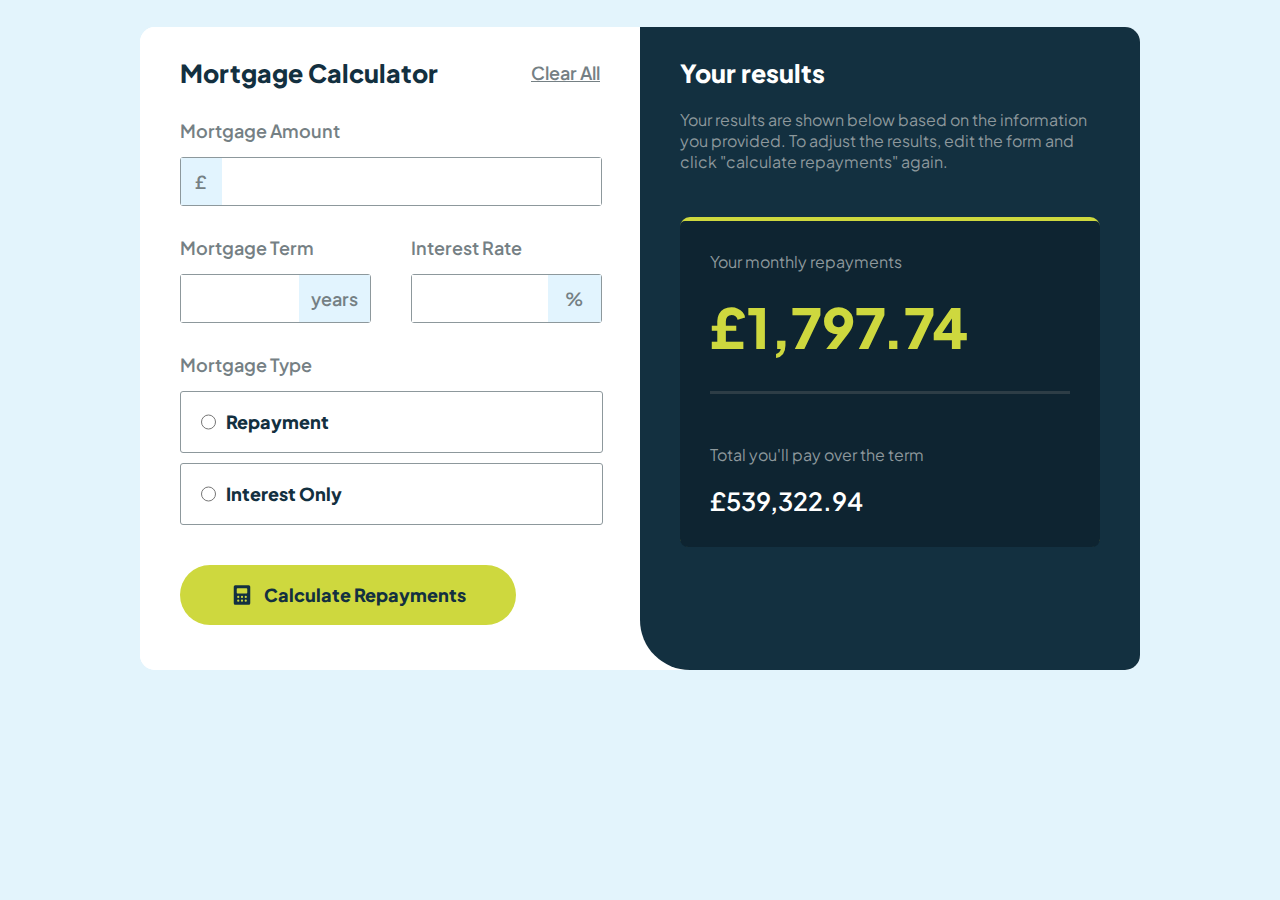
==== pc/pc.html @ 88e81775 "First Commit Test" ====
<!DOCTYPE html>
  <html lang="en"> 

    <head>
        <!--Meta-->
      <meta charset="utf-8">
      <meta name="viewport" content="width=640"/>


        <!--styles folders-->
      <link rel="stylesheet" href="pc-styles/pc-general.css">


        <!--Font Styles-->
      <link rel="preconnect" href="https://fonts.googleapis.com">
      <link rel="preconnect" href="https://fonts.gstatic.com" crossorigin>
      <link href="https://fonts.googleapis.com/css2?family=Plus+Jakarta+Sans:ital,wght@0,200..800;1,200..800&display=swap" rel="stylesheet">

      <link rel="preconnect" href="https://fonts.googleapis.com">
      <link rel="preconnect" href="https://fonts.gstatic.com" crossorigin>
      <link href="https://fonts.googleapis.com/css2?family=Montserrat:ital,wght@0,100..900;1,100..900&display=swap" rel="stylesheet">

      <title> Mortgage Calculator </title>

      <style>

      </style>


    </head>

    <body>
      <main>
        <div class="calculator-container">

            <!-- Left Half -->
          <div class="left-half">

              <!-- Left Half Header -->
            <div class="left-header">

              <h1>Mortgage Calculator</h1>

              <p class="clear-all">Clear All</p>

            </div>

              <!-- Left Half Mortgage Amount -->
            <div class="mortgage-amount">
              
              <p>Mortgage Amount</p>

              <div class="amount-input-container">

                <div class="money-type-container"> <p>£</p> </div>

                <input type="text"/>

              </div>

            </div>


              <!-- Left Half Mortgage Term and Interest -->
            <div class="term-and-interest">

                <!-- Left Half Mortgage Term -->
              <div class="mortgage-interest">

              <p>Mortgage Term</p>

              <div class="term-input-container">

                <input type="text"/>

                <div class="years-amount-container"> <p>years</p> </div>

              </div>

              </div>

                <!-- Left Half Interest Rate -->
              <div class="mortgage-interest">

              <p>Interest Rate</p>

              <div class="interest-input-container">

                <input type="text"/>

                <div class="interest-amount-container"> <p>%</p> </div>

              </div>

              </div>
            </div>

              <!-- Left Half Mortgage Type-->
            <div class="mortgage-type">

              <p>Mortgage Type</p>

              <label for="repayment">
                <div value="repayment" class="repayment-interest" tabindex="0">

                  <input id="repayment" name="radio" type="radio"/>

                  <p>Repayment</p>

                </div>
              </label>
              <label for="interest">
                <div value="interest" class="repayment-interest" tabindex="1">

                  <input id="interest" name="radio" type="radio"/>

                  <p>Interest Only</p>
                
                </div>
              </label>

            </div>

            <button class="calculator-button">
              <img src="logos/icon-calculator.svg">
              <p>Calculate Repayments</p>
            </button>

          </div>

          

            <!-- Right Half -->
          <div class="right-half">

            <h1>Your results</h1>

            <p>Your results are shown below based on the information you provided. To adjust the results, edit the form and click "calculate repayments" again.</p>
            
            <div class="initial-calculated-background">

              <div class="final-calculated-background">

                <p>Your monthly repayments</p>

                <p class="amount-paid">£1,797.74</p>

                <p class="total-paid-term">Total you'll pay over the term</p>

                <p class="total-paid">£539,322.94</p>

              </div>

            </div>

          </div>


        </div>

      </main>
    </body>

  </html>
---- pc/pc-styles/pc-general.css ----
body {
  background-color: rgb(227,244,252);
  display: flex;
  justify-content: center;
  align-items: center;
  height: 680px;
  font-family: Plus Jakarta Sans;
  cursor: default;
}

.calculator-container {
  display: flex;
  background-color: white;
  width: 1000px;
  border-radius: 15px;
}

h1 {
  font-size: 25px;
  margin: 0;
}

input {
  height: 45px;
  font-family: Montserrat;
  font-size: 20px;
  color: rgb(19, 48, 64);
  font-weight: 700;
  letter-spacing: 0.05rem;
  padding-left: 10px;
  border: none;
}

input:focus {
  outline: none;
}

p {
  color: rgb(141, 152, 156);
  padding: 0;
  margin: 0;
}


  /* Left Section */

.left-half {
  background-color: white;
  width: 50%;
  border-radius: 15px 0 0 15px;
  padding: 30px 40px 30px 40px;
}

.left-header {
  display: flex;
  justify-content: space-between;
  align-items: center;
  margin-bottom: 30px;
}

.left-half h1 {
  color: rgb(19, 48, 64);
  font-weight: 800;
}


.clear-all {
  text-decoration: 1px underline;
  cursor: pointer;
  font-weight: 100;
}

.left-half p {
  font-size: 18px;
  color: rgb(117,128,132);
  font-weight: 600;
}

  /* Left Section Mortgage Amount */
.mortgage-amount {
  margin-bottom: 30px;
}

.mortgage-amount p {
  margin-bottom: 15px;
}

.amount-input-container {
  display: flex;
  width: 100%;
  border: 0.1rem solid rgb(141, 152, 156);
  border-radius: 3px;
}

.money-type-container {
  display: flex;
  justify-content: center;
  align-items: center;
  background-color: rgb(226,244,254);
  width: 10%;
  color: grey;
  text-align: center;
}

.money-type-container p {
  margin: 0;
}

.amount-input-container input {
  width: 90%;
  justify-content: right;
}

  /* Left Section Mortgage Term and Interest Rate */
.term-and-interest {
  display: flex;
  width: 100%;
  justify-content: space-between;
  margin-bottom: 30px;
}

.mortgage-interest {
  width: 45%;
}

.mortgage-interest p {
  margin-bottom: 15px;
}

  /* Left Section Mortgage Term */

.term-input-container {
  display: flex;
  width: 100%;
  border: 0.1rem solid rgb(141, 152, 156);
  border-radius: 3px;
}

.term-input-container input {
  display: flex;
  width: 60%;
}

.years-amount-container {
  display: flex;
  justify-content: center;
  align-items: center;
  background-color: rgb(226,244,254);
  width: 40%;
  color: grey;
  text-align: center;
}

.years-amount-container p {
  margin: 0;
}

  /* Left Section Interest Rate */
  .interest-amount-container {
    display: flex;
    justify-content: center;
    align-items: center;
    background-color: rgb(226,244,254);
    width: 30%;
    color: grey;
    text-align: center;
  }

.interest-amount-container p {
  margin: 0;
}

.interest-input-container {
  display: flex;
  width: 100%;
  border: 0.1rem solid rgb(141, 152, 156);
  border-radius: 3px;
}

.interest-input-container input {
  display: flex;
  width: 70%;
}

  /* Left Section Mortgage Type */
.mortgage-type p {
  margin-bottom: 15px;
}

  /* Left Section Repayment & Interest Only */
.repayment-interest {
  display: flex;
  width: 95.5%;
  border: 0.1rem solid rgb(141, 152, 156);
  border-radius: 3px;
  align-items: center;
  padding-left: 20px;
  margin-bottom: 10px;

}

input[type=radio] {
  border: 0px;
  width: 15px;
  height: 3em;
  margin: 0;
}

.repayment-interest input {
  margin-right: 10px;
}

.repayment-interest p {
  margin: 0;
  color: rgb(19, 48, 64);
  font-weight: 800;
}


[tabindex]:focus {
  border: 0.1rem solid #ced83e;
  background-color: #ced83e98;
}

  /* Calculator button */
.calculator-button {
  width: 80%;
  margin-top: 40px;
  display: flex;
  height: 60px;
  justify-content: center;
  align-items: center;
  gap: 10px;
  border: none;
  border-radius: 30px;
  background-color: #ced83e;
  margin-bottom: 15px;
}

.calculator-button p {
  margin: 0;
  color: rgb(19, 48, 64);
  font-weight: 800;
  font-family: Plus Jakarta Sans;
}


/* Right Section */

.right-half {
  background-color: rgb(19, 48, 64);
  width: 50%;
  border-radius: 0 15px 15px 50px;
  padding: 30px 40px 30px 40px;
}

.right-half h1 {
  color: white;
  font-weight: 800;
  margin-bottom: 20px;
}

.right-half p {
  margin-bottom: 45px;
}

.initial-calculated-background {
  display: flex;
  width: 100%;
  height: 330px;
  background-color: #ced83e;
  border-radius: 10px;
  position: relative;
}

.final-calculated-background {
  background-color: rgb(14,36,49);
  position: absolute;
  border-radius: 5px 5px 8px 8px;
  width: 100%;
  height: 98.5%;
  bottom: 0;
  padding: 30px;
  box-sizing: border-box;
}

.final-calculated-background p {
  margin-bottom: 20px;
}

.amount-paid {
  font-size: 55px;
  color: #ced83e;
  font-weight: 800;
  padding-bottom: 30px;
  border-bottom: 3px solid rgba(128, 128, 128, 0.274);
  margin: 0;
}

.total-paid-term {
  margin-top: 50px;
}

.total-paid {
  color: white;
  font-size: 25px;
  font-weight: 600;
}
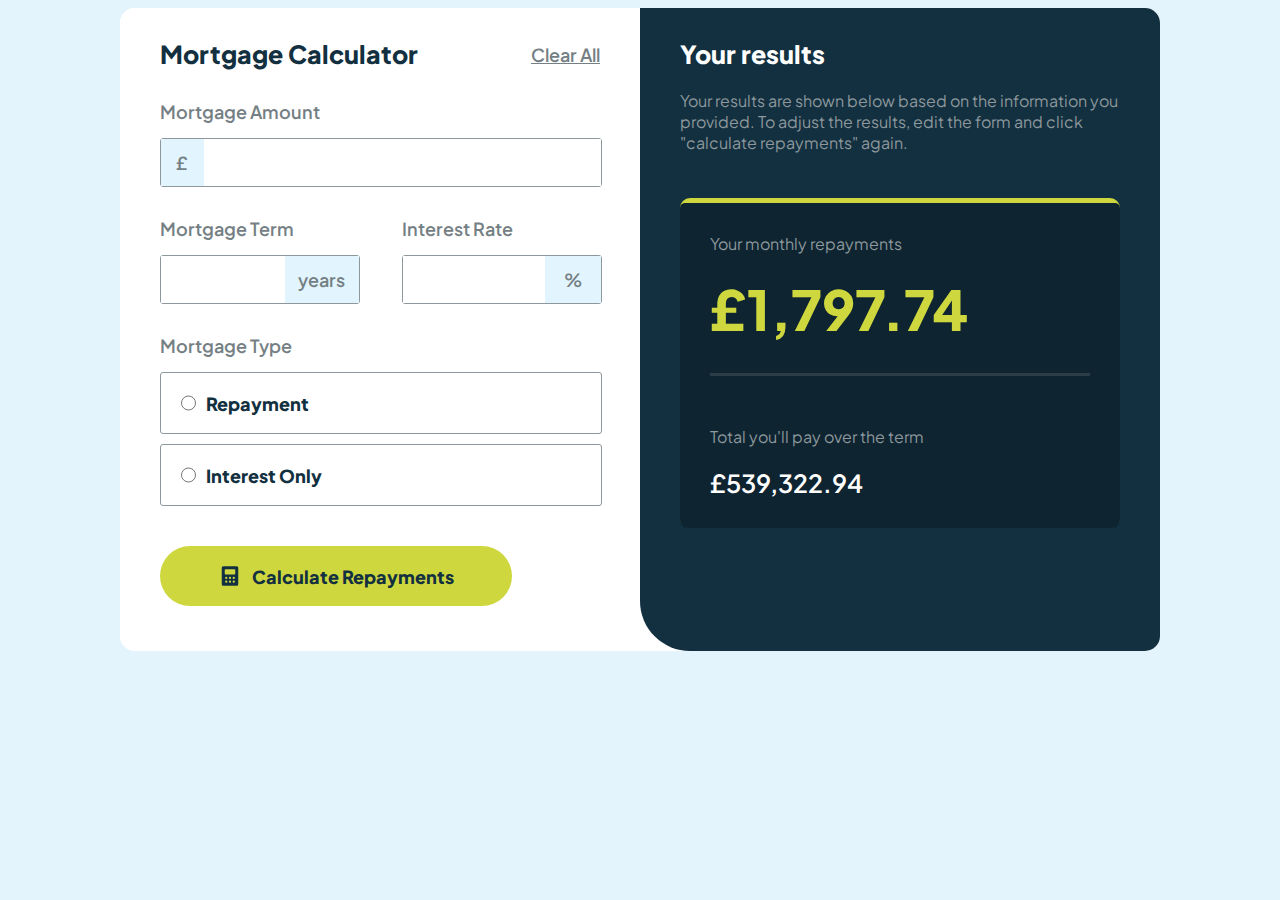
==== commit 25ccc1e9: "Mobile Visual Support" ====
--- a/pc/pc.html
+++ b/pc/pc.html
@@ -4,7 +4,7 @@
     <head>
         <!--Meta-->
       <meta charset="utf-8">
-      <meta name="viewport" content="width=640"/>
+      <meta name="viewport" content="width=device-width, initial-scale=1"/>
 
 
         <!--styles folders-->
--- a/pc/pc-styles/pc-general.css
+++ b/pc/pc-styles/pc-general.css
@@ -1,8 +1,5 @@
 body {
   background-color: rgb(227,244,252);
-  display: flex;
-  justify-content: center;
-  align-items: center;
   height: 680px;
   font-family: Plus Jakarta Sans;
   cursor: default;
@@ -11,8 +8,9 @@
 .calculator-container {
   display: flex;
   background-color: white;
-  width: 1000px;
+  width: 65rem;
   border-radius: 15px;
+  margin: auto;
 }
 
 h1 {
@@ -305,4 +303,58 @@
   color: white;
   font-size: 25px;
   font-weight: 600;
+}
+
+@media only screen and (max-width: 420px) {
+ body { 
+  height: unset;
+  margin: 0;
+ }
+  .calculator-container {
+    flex-direction: column;
+    width: 100%;
+    margin: auto;
+    border-radius: 0;
+    margin: 0;
+  }
+  .left-half {
+    width: 21rem;
+  }
+  .money-type-container {
+    width: 15%;
+  }
+  .term-input-container input{
+    width: 75%;
+  }
+  .years-amount-container{
+    width: 25%;
+  
+  }
+  .left-header {
+    flex-direction: column;
+    align-items: start;
+    gap: 0.7rem;
+  }
+
+  .term-and-interest {
+    flex-direction: column;
+    gap: 30px;
+  }
+  .mortgage-interest {
+    width: 100%;
+  }
+  .calculator-button {
+    width: 100%;
+  }
+  .interest-amount-container {
+    width: 15%;
+  }
+  .interest-input-container input {
+    width: 85%;
+  }
+
+  .right-half {
+    width: 21rem;
+    border-radius: 0;
+  }
 }